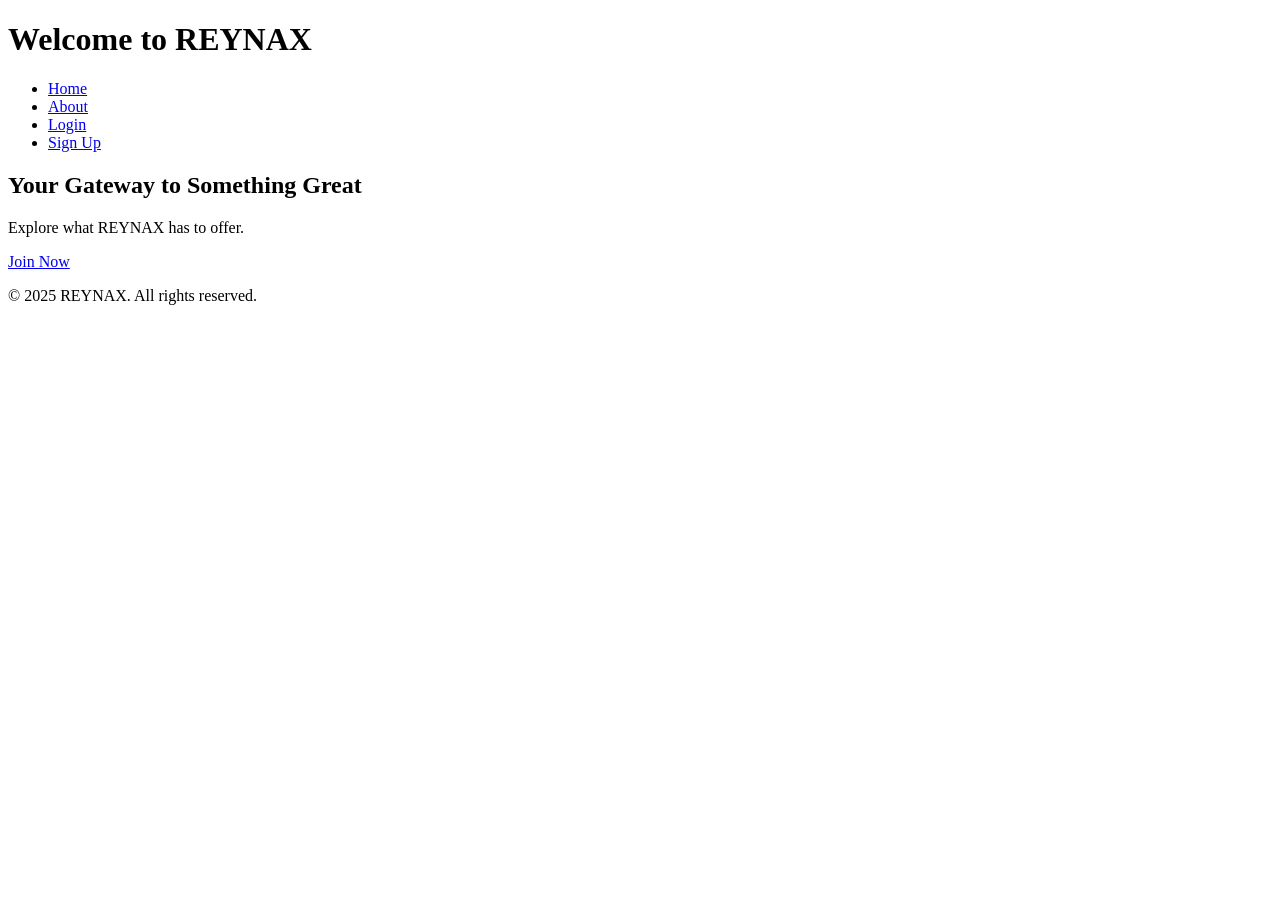
==== index.html @ c9eaaaea "index.html" ====
<!-- index.html -->
<!DOCTYPE html>
<html lang="en">
<head>
  <meta charset="UTF-8" />
  <meta name="viewport" content="width=device-width, initial-scale=1.0" />
  <title>REYNAX - Home</title>
  <link rel="stylesheet" href="css/style.css" />
</head>
<body>
  <header>
    <h1>Welcome to REYNAX</h1>
    <nav>
      <ul>
        <li><a href="index.html">Home</a></li>
        <li><a href="about.html">About</a></li>
        <li><a href="login.html">Login</a></li>
        <li><a href="signup.html">Sign Up</a></li>
      </ul>
    </nav>
  </header>

  <main>
    <section class="hero">
      <h2>Your Gateway to Something Great</h2>
      <p>Explore what REYNAX has to offer.</p>
      <a href="signup.html" class="btn">Join Now</a>
    </section>
  </main>

  <footer>
    <p>&copy; 2025 REYNAX. All rights reserved.</p>
  </footer>

  <script src="js/script.js"></script>
</body>
</html>
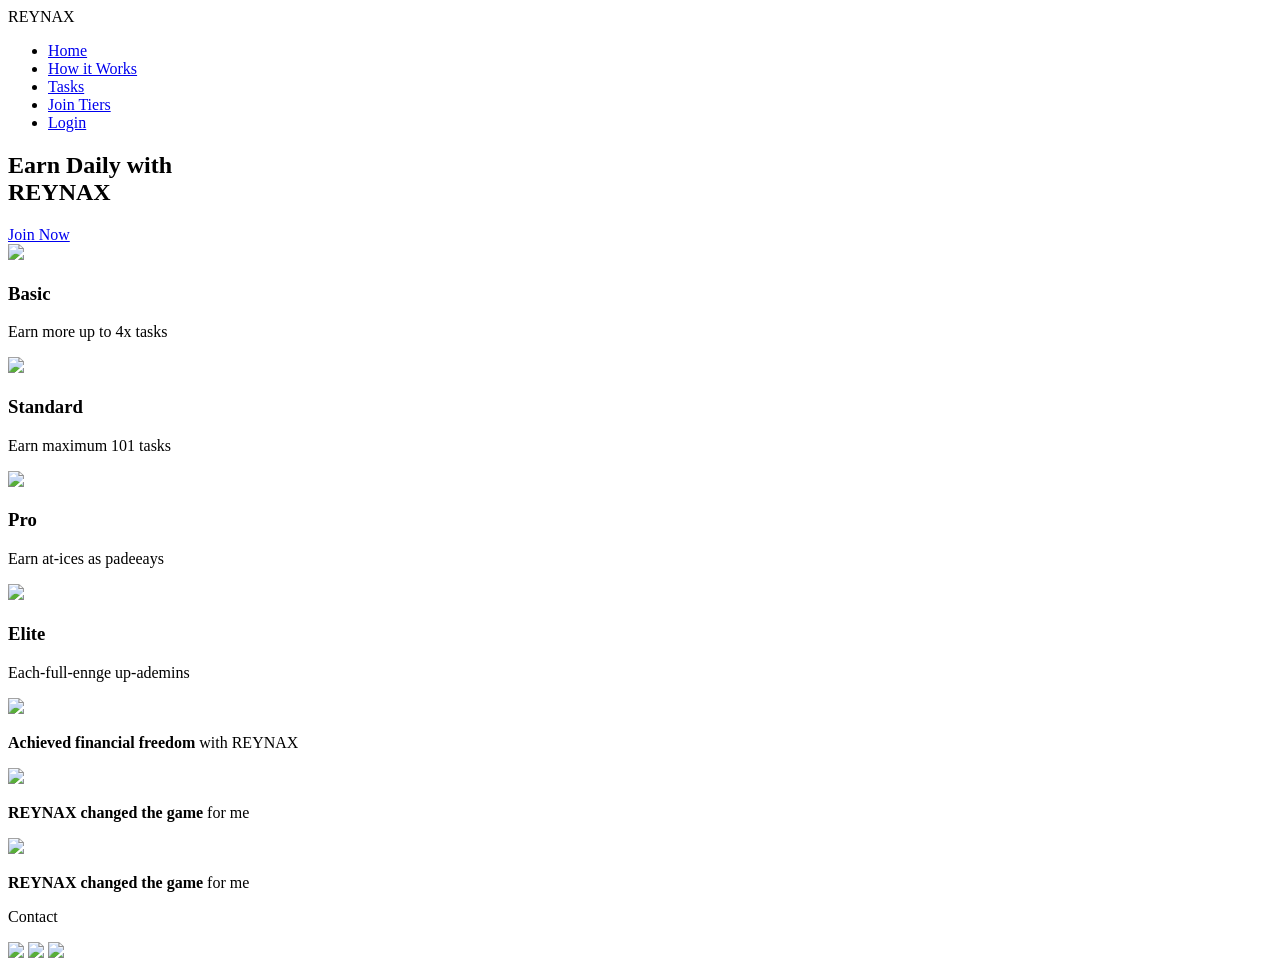
==== commit 00a17506: "index.html" ====
--- a/index.html
+++ b/index.html
@@ -1,37 +1,77 @@
-<!-- index.html -->
 <!DOCTYPE html>
 <html lang="en">
 <head>
   <meta charset="UTF-8" />
   <meta name="viewport" content="width=device-width, initial-scale=1.0" />
-  <title>REYNAX - Home</title>
+  <title>REYNAX - Earn Daily</title>
   <link rel="stylesheet" href="css/style.css" />
 </head>
 <body>
-  <header>
-    <h1>Welcome to REYNAX</h1>
+
+  <header class="navbar">
+    <div class="logo">REYNAX</div>
     <nav>
       <ul>
-        <li><a href="index.html">Home</a></li>
-        <li><a href="about.html">About</a></li>
-        <li><a href="login.html">Login</a></li>
-        <li><a href="signup.html">Sign Up</a></li>
+        <li><a href="#">Home</a></li>
+        <li><a href="#">How it Works</a></li>
+        <li><a href="#">Tasks</a></li>
+        <li><a href="#">Join Tiers</a></li>
+        <li><a href="#" class="login-btn">Login</a></li>
       </ul>
     </nav>
   </header>
 
-  <main>
-    <section class="hero">
-      <h2>Your Gateway to Something Great</h2>
-      <p>Explore what REYNAX has to offer.</p>
-      <a href="signup.html" class="btn">Join Now</a>
-    </section>
-  </main>
+  <section class="hero">
+    <h1>Earn Daily with<br><span>REYNAX</span></h1>
+    <a href="#" class="btn primary-btn">Join Now</a>
+  </section>
+
+  <section class="tiers">
+    <div class="tier-card">
+      <img src="https://img.icons8.com/ios-filled/50/user-group-man-man.png" />
+      <h3>Basic</h3>
+      <p>Earn more up to 4x tasks</p>
+    </div>
+    <div class="tier-card">
+      <img src="https://img.icons8.com/ios-filled/50/folder-invoices.png" />
+      <h3>Standard</h3>
+      <p>Earn maximum 101 tasks</p>
+    </div>
+    <div class="tier-card">
+      <img src="https://img.icons8.com/ios-filled/50/star--v1.png" />
+      <h3>Pro</h3>
+      <p>Earn at-ices as padeeays</p>
+    </div>
+    <div class="tier-card">
+      <img src="https://img.icons8.com/ios-filled/50/crown.png" />
+      <h3>Elite</h3>
+      <p>Each-full-ennge up-ademins</p>
+    </div>
+  </section>
+
+  <section class="testimonials">
+    <div class="testimonial">
+      <img src="https://randomuser.me/api/portraits/men/1.jpg" />
+      <p><strong>Achieved financial freedom</strong> with REYNAX</p>
+    </div>
+    <div class="testimonial">
+      <img src="https://randomuser.me/api/portraits/women/2.jpg" />
+      <p><strong>REYNAX changed the game</strong> for me</p>
+    </div>
+    <div class="testimonial">
+      <img src="https://randomuser.me/api/portraits/men/3.jpg" />
+      <p><strong>REYNAX changed the game</strong> for me</p>
+    </div>
+  </section>
 
   <footer>
-    <p>&copy; 2025 REYNAX. All rights reserved.</p>
+    <p>Contact</p>
+    <div class="socials">
+      <a href="#"><img src="https://img.icons8.com/ios-filled/24/facebook.png" /></a>
+      <a href="#"><img src="https://img.icons8.com/ios-filled/24/twitter.png" /></a>
+      <a href="#"><img src="https://img.icons8.com/ios-filled/24/instagram-new.png" /></a>
+    </div>
   </footer>
 
-  <script src="js/script.js"></script>
 </body>
 </html>
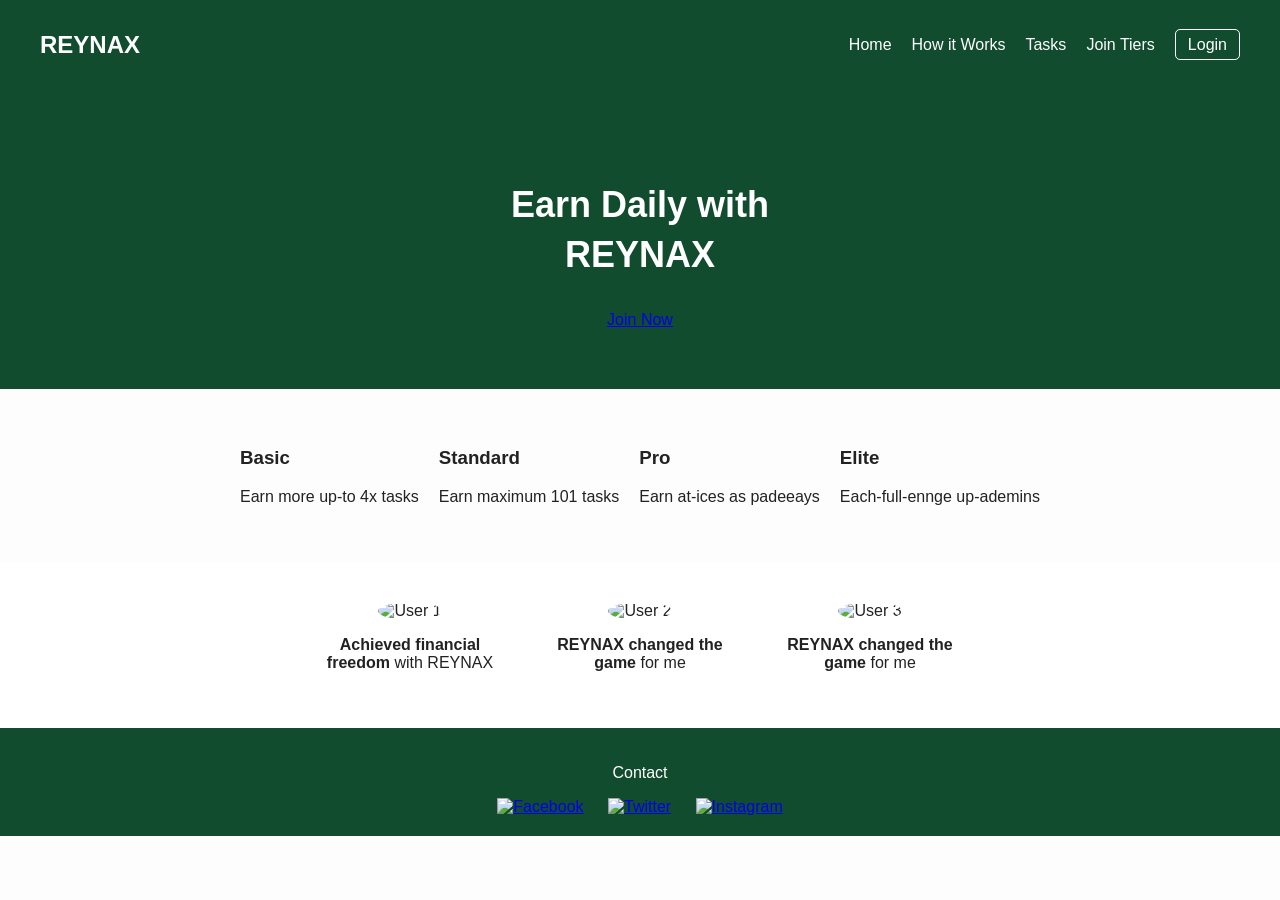
==== commit 730a56fe: "index.html" ====
--- a/index.html
+++ b/index.html
@@ -3,11 +3,10 @@
 <head>
   <meta charset="UTF-8" />
   <meta name="viewport" content="width=device-width, initial-scale=1.0" />
-  <title>REYNAX - Earn Daily</title>
-  <link rel="stylesheet" href="css/style.css" />
+  <title>REYNAX</title>
+  <link rel="stylesheet" href="style.css" />
 </head>
 <body>
-
   <header class="navbar">
     <div class="logo">REYNAX</div>
     <nav>
@@ -16,34 +15,30 @@
         <li><a href="#">How it Works</a></li>
         <li><a href="#">Tasks</a></li>
         <li><a href="#">Join Tiers</a></li>
-        <li><a href="#" class="login-btn">Login</a></li>
+        <li><a class="login-btn" href="#">Login</a></li>
       </ul>
     </nav>
   </header>
 
   <section class="hero">
-    <h1>Earn Daily with<br><span>REYNAX</span></h1>
-    <a href="#" class="btn primary-btn">Join Now</a>
+    <h1>Earn Daily with <br /><span>REYNAX</span></h1>
+    <a class="join-btn" href="#">Join Now</a>
   </section>
 
   <section class="tiers">
-    <div class="tier-card">
-      <img src="https://img.icons8.com/ios-filled/50/user-group-man-man.png" />
+    <div class="card basic">
       <h3>Basic</h3>
-      <p>Earn more up to 4x tasks</p>
+      <p>Earn more up-to 4x tasks</p>
     </div>
-    <div class="tier-card">
-      <img src="https://img.icons8.com/ios-filled/50/folder-invoices.png" />
+    <div class="card standard">
       <h3>Standard</h3>
       <p>Earn maximum 101 tasks</p>
     </div>
-    <div class="tier-card">
-      <img src="https://img.icons8.com/ios-filled/50/star--v1.png" />
+    <div class="card pro">
       <h3>Pro</h3>
       <p>Earn at-ices as padeeays</p>
     </div>
-    <div class="tier-card">
-      <img src="https://img.icons8.com/ios-filled/50/crown.png" />
+    <div class="card elite">
       <h3>Elite</h3>
       <p>Each-full-ennge up-ademins</p>
     </div>
@@ -51,27 +46,26 @@
 
   <section class="testimonials">
     <div class="testimonial">
-      <img src="https://randomuser.me/api/portraits/men/1.jpg" />
+      <img src="assets/image1.jpg" alt="User 1" />
       <p><strong>Achieved financial freedom</strong> with REYNAX</p>
     </div>
     <div class="testimonial">
-      <img src="https://randomuser.me/api/portraits/women/2.jpg" />
+      <img src="assets/image2.jpg" alt="User 2" />
       <p><strong>REYNAX changed the game</strong> for me</p>
     </div>
     <div class="testimonial">
-      <img src="https://randomuser.me/api/portraits/men/3.jpg" />
+      <img src="assets/image3.jpg" alt="User 3" />
       <p><strong>REYNAX changed the game</strong> for me</p>
     </div>
   </section>
 
-  <footer>
+  <footer class="footer">
     <p>Contact</p>
     <div class="socials">
-      <a href="#"><img src="https://img.icons8.com/ios-filled/24/facebook.png" /></a>
-      <a href="#"><img src="https://img.icons8.com/ios-filled/24/twitter.png" /></a>
-      <a href="#"><img src="https://img.icons8.com/ios-filled/24/instagram-new.png" /></a>
+      <a href="#"><img src="https://img.icons8.com/ios-glyphs/30/facebook.png" alt="Facebook" /></a>
+      <a href="#"><img src="https://img.icons8.com/ios-glyphs/30/twitter.png" alt="Twitter" /></a>
+      <a href="#"><img src="https://img.icons8.com/ios-glyphs/30/instagram.png" alt="Instagram" /></a>
     </div>
   </footer>
-
 </body>
 </html>
--- a/style.css
+++ b/style.css
@@ -0,0 +1,122 @@
+/* style.css */
+body {
+  margin: 0;
+  font-family: 'Arial', sans-serif;
+  background: #fdfdfd;
+  color: #222;
+}
+
+.navbar {
+  display: flex;
+  justify-content: space-between;
+  padding: 20px 40px;
+  background-color: #124c2f;
+  color: #fff;
+  align-items: center;
+}
+
+.logo {
+  font-weight: bold;
+  font-size: 24px;
+}
+
+nav ul {
+  display: flex;
+  list-style: none;
+  gap: 20px;
+}
+
+nav ul li a {
+  color: white;
+  text-decoration: none;
+  font-weight: 500;
+}
+
+.login-btn {
+  border: 1px solid #fff;
+  padding: 6px 12px;
+  border-radius: 5px;
+}
+
+.hero {
+  text-align: center;
+  background: #124c2f;
+  color: white;
+  padding: 60px 20px;
+}
+
+.hero h1 {
+  font-size: 36px;
+  line-height: 1.4;
+}
+
+.hero h1 span {
+  font-weight: bold;
+}
+
+.primary-btn {
+  background: #f0c36d;
+  color: #000;
+  padding: 12px 24px;
+  border-radius: 6px;
+  display: inline-block;
+  margin-top: 20px;
+  text-decoration: none;
+  font-weight: bold;
+}
+
+.tiers {
+  display: flex;
+  justify-content: center;
+  gap: 20px;
+  padding: 40px 20px;
+  flex-wrap: wrap;
+  background: #fdfdfd;
+}
+
+.tier-card {
+  background: #fff;
+  padding: 20px;
+  width: 180px;
+  text-align: center;
+  box-shadow: 0 0 10px rgba(0,0,0,0.05);
+  border-radius: 10px;
+}
+
+.tier-card img {
+  width: 40px;
+  margin-bottom: 10px;
+}
+
+.testimonials {
+  display: flex;
+  justify-content: center;
+  gap: 30px;
+  padding: 40px 20px;
+  flex-wrap: wrap;
+  background: #fff;
+}
+
+.testimonial {
+  width: 200px;
+  text-align: center;
+}
+
+.testimonial img {
+  border-radius: 50%;
+  width: 100px;
+  height: 100px;
+  object-fit: cover;
+}
+
+footer {
+  background: #124c2f;
+  color: white;
+  text-align: center;
+  padding: 20px;
+}
+
+.socials img {
+  width: 20px;
+  margin: 0 10px;
+}
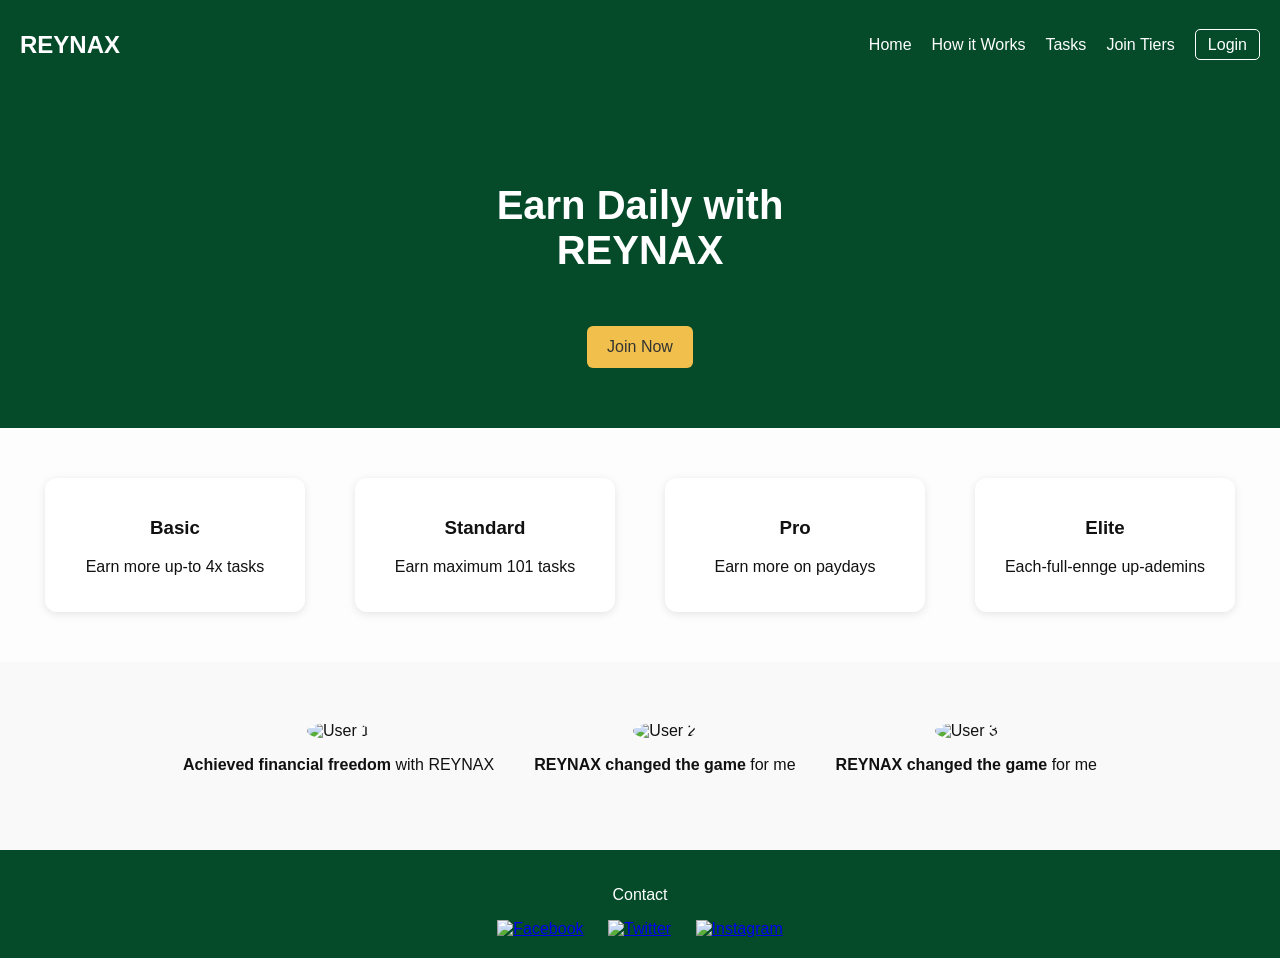
==== commit 03ba873a: "index.html" ====
--- a/index.html
+++ b/index.html
@@ -36,7 +36,7 @@
     </div>
     <div class="card pro">
       <h3>Pro</h3>
-      <p>Earn at-ices as padeeays</p>
+      <p>Earn more on paydays</p>
     </div>
     <div class="card elite">
       <h3>Elite</h3>
--- a/style.css
+++ b/style.css
@@ -1,122 +1,112 @@
-/* style.css */
 body {
   margin: 0;
   font-family: 'Arial', sans-serif;
-  background: #fdfdfd;
-  color: #222;
+  background-color: #fdfdfd;
+  color: #111;
 }
 
 .navbar {
+  background-color: #054b2a;
+  color: white;
   display: flex;
   justify-content: space-between;
-  padding: 20px 40px;
-  background-color: #124c2f;
-  color: #fff;
   align-items: center;
+  padding: 20px;
 }
 
 .logo {
+  font-size: 1.5em;
   font-weight: bold;
-  font-size: 24px;
 }
 
 nav ul {
   display: flex;
   list-style: none;
-  gap: 20px;
+  padding: 0;
+}
+
+nav ul li {
+  margin-left: 20px;
 }
 
 nav ul li a {
   color: white;
   text-decoration: none;
-  font-weight: 500;
 }
 
 .login-btn {
-  border: 1px solid #fff;
+  border: 1px solid white;
   padding: 6px 12px;
   border-radius: 5px;
 }
 
 .hero {
   text-align: center;
-  background: #124c2f;
+  background-color: #054b2a;
   color: white;
   padding: 60px 20px;
 }
 
 .hero h1 {
-  font-size: 36px;
-  line-height: 1.4;
+  font-size: 2.5em;
 }
 
-.hero h1 span {
-  font-weight: bold;
-}
-
-.primary-btn {
-  background: #f0c36d;
-  color: #000;
-  padding: 12px 24px;
+.hero .join-btn {
+  background-color: #f1c04c;
+  color: #333;
+  padding: 12px 20px;
+  border: none;
   border-radius: 6px;
+  font-size: 1em;
+  text-decoration: none;
+  margin-top: 20px;
   display: inline-block;
-  margin-top: 20px;
-  text-decoration: none;
-  font-weight: bold;
 }
 
 .tiers {
   display: flex;
-  justify-content: center;
-  gap: 20px;
+  justify-content: space-around;
+  flex-wrap: wrap;
   padding: 40px 20px;
-  flex-wrap: wrap;
-  background: #fdfdfd;
 }
 
-.tier-card {
-  background: #fff;
+.card {
+  background: white;
   padding: 20px;
-  width: 180px;
+  border-radius: 12px;
+  width: 220px;
+  margin: 10px;
+  box-shadow: 0 2px 8px rgba(0,0,0,0.1);
   text-align: center;
-  box-shadow: 0 0 10px rgba(0,0,0,0.05);
-  border-radius: 10px;
-}
-
-.tier-card img {
-  width: 40px;
-  margin-bottom: 10px;
 }
 
 .testimonials {
   display: flex;
   justify-content: center;
-  gap: 30px;
+  flex-wrap: wrap;
   padding: 40px 20px;
-  flex-wrap: wrap;
-  background: #fff;
+  background-color: #f9f9f9;
 }
 
 .testimonial {
-  width: 200px;
   text-align: center;
+  margin: 20px;
 }
 
 .testimonial img {
+  width: 150px;
+  height: 150px;
   border-radius: 50%;
-  width: 100px;
-  height: 100px;
   object-fit: cover;
 }
 
-footer {
-  background: #124c2f;
+.footer {
+  background-color: #054b2a;
   color: white;
   text-align: center;
   padding: 20px;
 }
 
-.socials img {
-  width: 20px;
+.footer .socials img {
   margin: 0 10px;
 }
